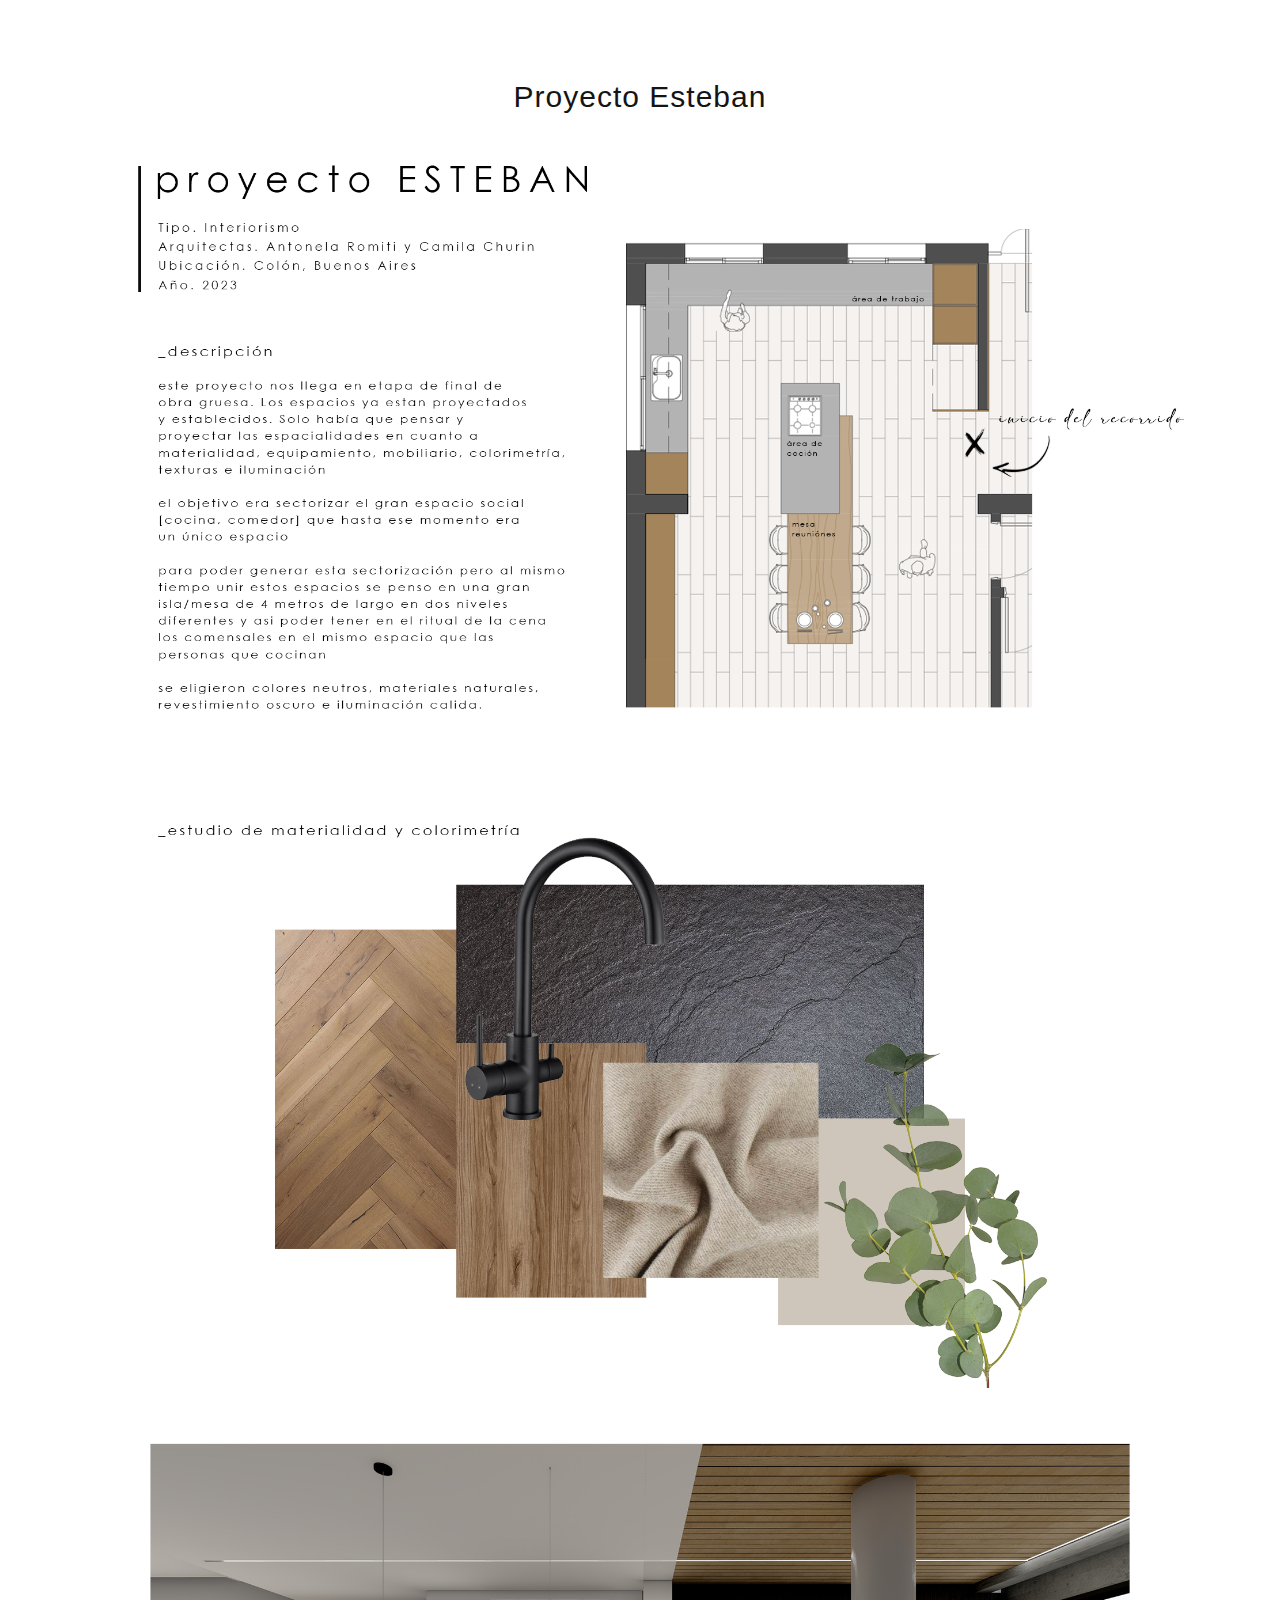
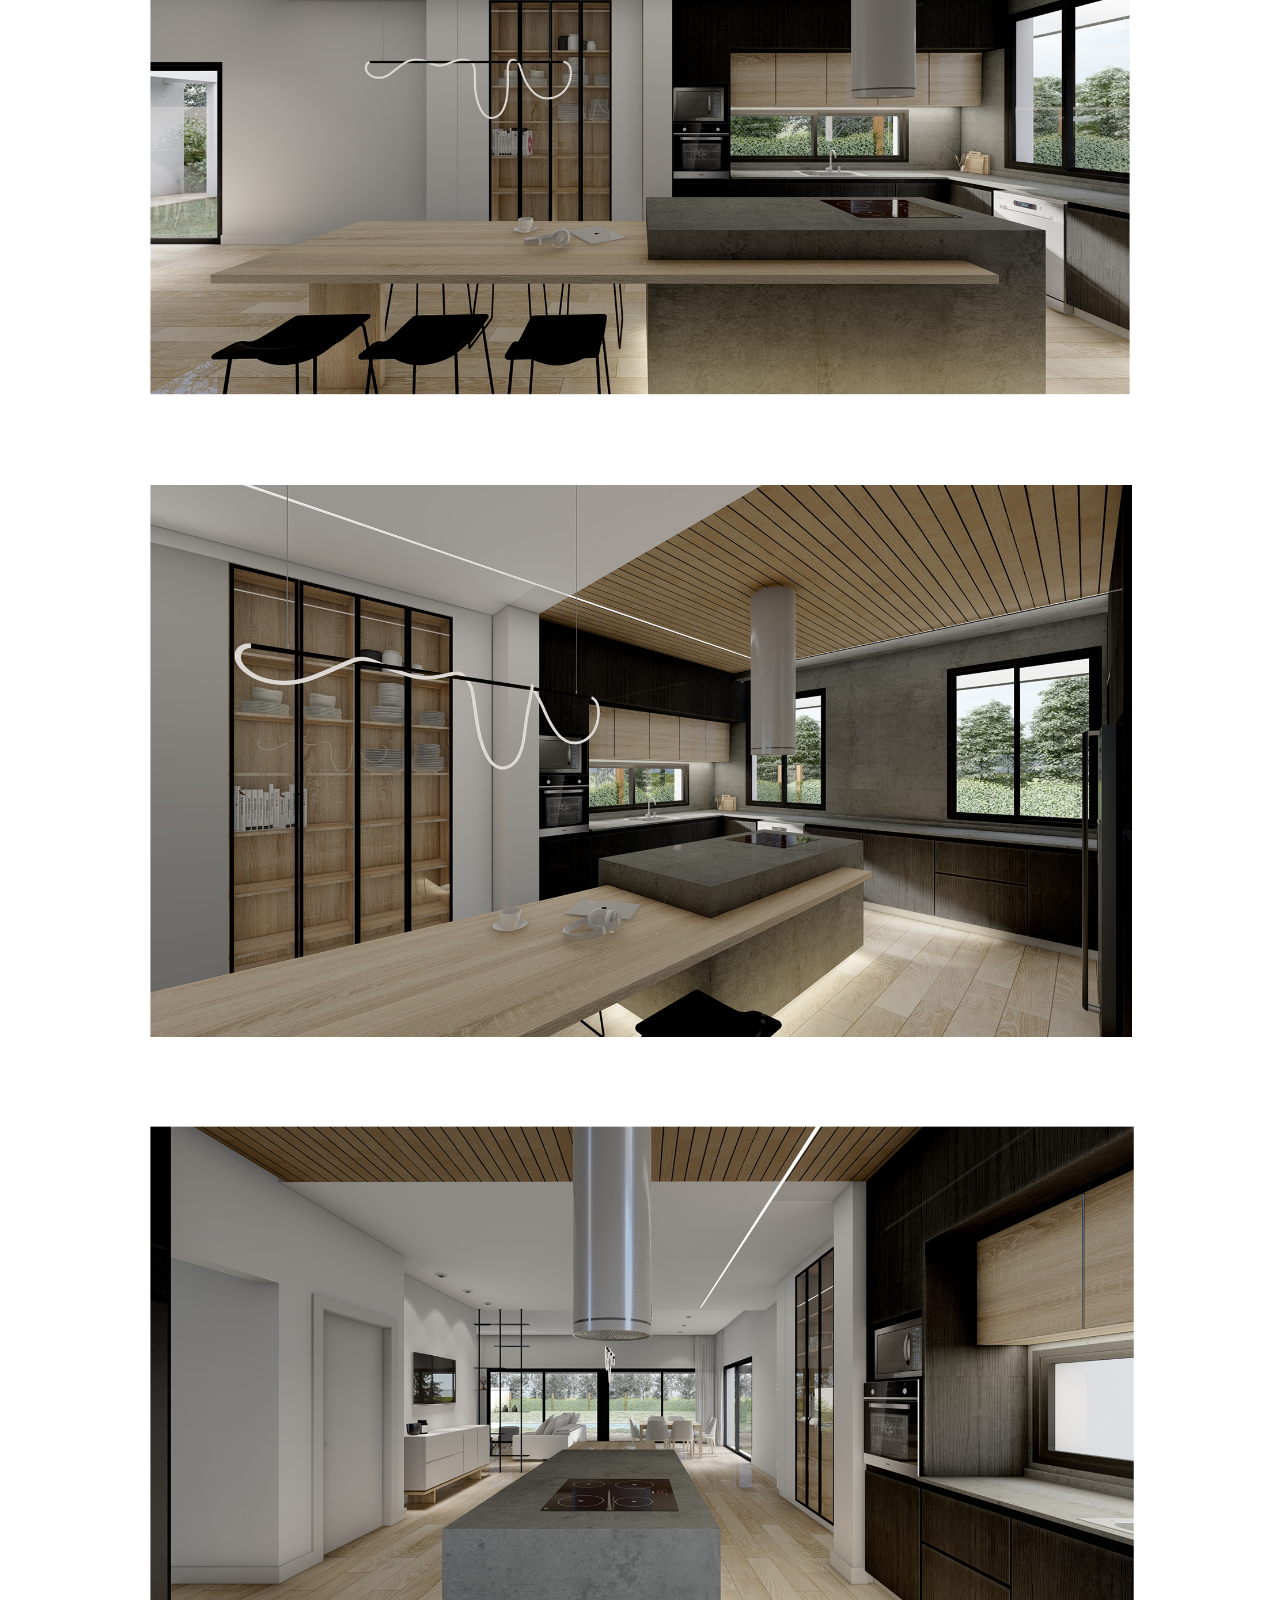
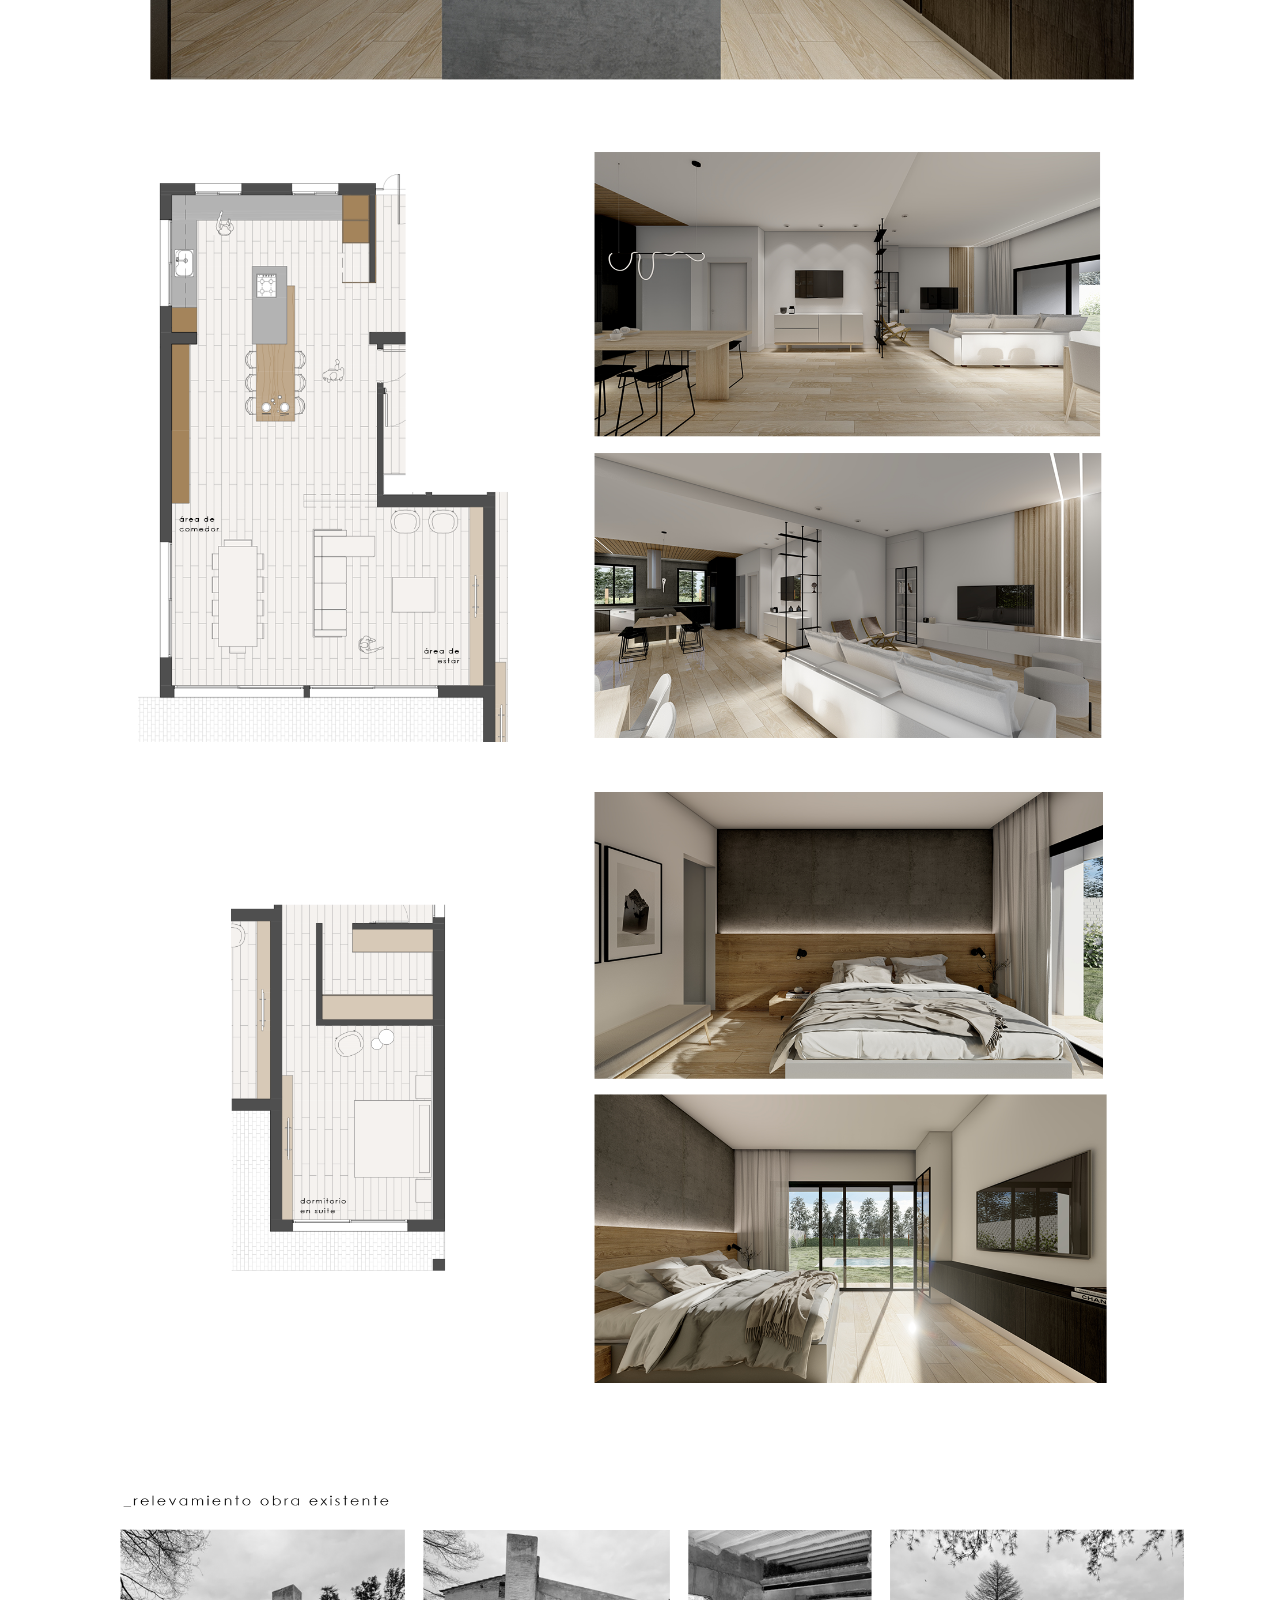
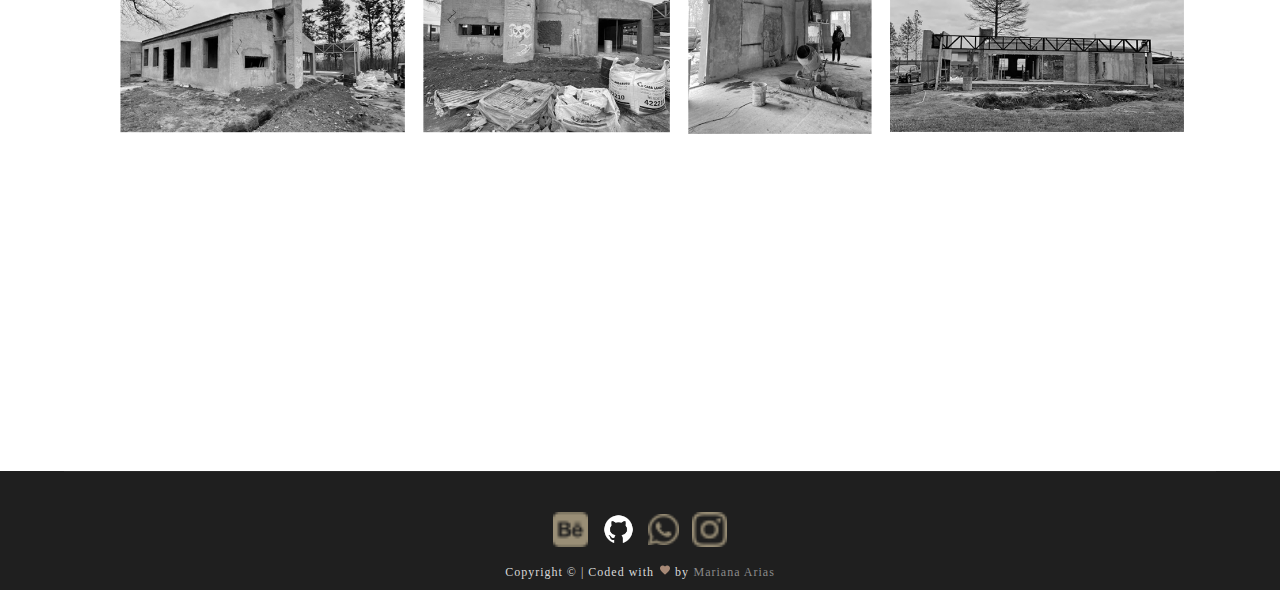
==== esteban.html @ 17ee9e5e "se agrega el proyecto" ====
<!DOCTYPE html>

<head>
    <meta charset="UTF-8">
    <meta http-equiv="X-UA-Compatible" content="IE=edge">
    <meta name="viewport" content="width=device-width, initial-scale=1.0">
    <link rel="stylesheet" href="esteban/esteban.css">
    <meta name="viewport" content="width=device-width, initial-scale=1.0">
    <link rel="icon" href="assets/images/AR LOGO.png" type="image/x-icon">
    <!-- Favicon actualizado -->
    <title>Proyecto Esteban</title>
</head>


<body>
    <section class="sobreMi" id="sobreMi">
        <h1 data-section="sobre-mi" data-value="title" data-aos="fade-up">Proyecto Esteban</h1>
        <div class="container_content-sobreMi" data-aos="fade-right">
            <div class="container_image-sobreMi">
                <img class="image_sobreMi" src="./assets/images/image-sobreMi.png" alt="Esteban">
                <img class="image_sobreMi" src="./esteban/imagenes/Artboard 1a.png" alt="Esteban 1">
                <img class="image_sobreMi" src="./esteban/imagenes/Artboard 2.png" alt="Esteban 2">
                <img class="image_sobreMi" src="./esteban/imagenes/Artboard 3.png" alt="Esteban 3">
                <img class="image_sobreMi" src="./esteban/imagenes/Artboard 4.png" alt="Esteban 4">
                <img class="image_sobreMi" src="./esteban/imagenes/Artboard 5.png" alt="Esteban 5">
                <img class="image_sobreMi" src="./esteban/imagenes/Artboard 6.png" alt="Esteban 6">
                <img class="image_sobreMi" src="./esteban/imagenes/Artboard 7.png" alt="Esteban 7">
            </div>

    </section>
    <footer>
        <div class="contianer--footer">
            <div class="container_redes-footer">
                <a href="https://www.linkedin.com/in/mariana-arias-montoya-b37a311a7/" target="_blank">
                    <img src="./assets/images/icon-linkedin.png" alt="LinkedIn">
                </a>
                <a href="https://github.com/mariasmoUN" target="_blank">
                    <img src="./assets/images/icon-github.png" alt="GitHub">
                </a>
                <a href="https://codepen.io/mariasmoUN" target="_blank">
                    <img src="./assets/images/icon-codepen.png" alt="CodePen" class="icon_codepen--footer">
                </a>
                <a href="https://www.instagram.com/mar.am0410/?next=%2F" target="_blank">
                    <img src="./assets/images/icon-instagram.png" alt="Instagram"">
                </a>
            </div>

            <div class="container_text--footer">
                <span>Copyright © | Coded with</span>
                <img src="./assets/images/icon-corazon.png" alt="Corazón">
                <span>by</span>
                <span>Mariana Arias</span>
            </div>
        </div>
    </footer>

    <div class="go-top-container">
        <div class="go-top-button">
            <i class="fas fa-chevron-up"></i>
        </div>
    </div>

    <!-- Archivo Js -->
    <script src="https://unpkg.com/aos@2.3.1/dist/aos.js"></script>

    <!-- Librería de animaciones -->
    <script>
        AOS.init();
    </script>

    <!-- Mi script -->
    <script src="./script.js"></script>
</body>

</html>
---- esteban/esteban.css ----
@font-face {
    font-family: 'Cooper Hewitt';
    src: url('../fonts/CooperHewitt-Light.woff') format('woff'), url('../fonts/CooperHewitt-Thin.woff') format('woff');
}

:root {
    --white: #FFFFFF;
    --light-grey: #D9D9D9;
    --beaver: #8b8b8b;
    --black: #141414;
    --eerie-black: #1F1F1F;
    --jet: #292929;
}

* {
    box-sizing: border-box;
    margin: 0;
    padding: 0;
}

html {
    font-size: 62.5%;
    scrollbar-width: thin;
    scrollbar-color: var(--beaver) var(--eerie-black);
    scroll-behavior: smooth;
}

html::-webkit-scrollbar {
    width: 8px;
}

html::-webkit-scrollbar-track {
    background-color: var(--eerie-black);
}

html::-webkit-scrollbar-thumb {
    background-color: var(--beaver);
    ;
}

::selection {
    background-color: #776254;
}


/* Sobre mí */

.container_image-sobreMi {
    display: inline-block;
    /* O cualquier otro valor que necesites para el diseño */
    cursor: pointer;
    /* Cambia el cursor al pasar el mouse */
}

.container_image-sobreMi:hover {
    opacity: 0.8;
    /* Efecto de opacidad al pasar el mouse */
}

.sobreMi {
    background-color: var(--white);
    width: 100%;
    height: auto;
}

.sobreMi h1 {
    display: block;
    text-align: center;
    color: var(--black);
    font-family: 'Montserrat', sans-serif;
    font-size: 2.4rem;
    letter-spacing: .1rem;
    padding-top: 6rem;
    font-weight: 300;
    /* Aquí reducimos el grosor */
}

.texto_sobreMi {
    color: var(--light-grey);
    font-family: 'Cooper Hewitt';
    font-size: 1.5rem;
    letter-spacing: .1rem;
    white-space: pre-line;
    text-align: justify;
    line-height: 2.2rem;
}

.container_image-sobreMi {
    display: flex;
    flex-direction: column;
    /* Apila las imágenes verticalmente */
    align-items: center;
    /* Centra las imágenes horizontalmente */
    padding: 1rem 0;
}

.image_sobreMi {
    max-width: 90%;
    height: auto;
    object-fit: contain;
    margin-bottom: 2rem;
    /* Espacio entre imágenes */
}

.sobreMi h1 {
    margin-top: 2rem;
    font-size: 3rem;
}


/* Footer */

footer {
    background-color: var(--eerie-black);
}

.contianer--footer {
    border-top: 1px solid var(--jet);
    width: 90%;
    margin: 0 auto;
    padding-top: 4rem;
    display: flex;
    flex-direction: column;
    align-items: center;
}

.container_redes-footer a {
    text-decoration: none;
}

.container_redes-footer img {
    width: 3.5rem;
    margin: 0 .5rem 1.5rem .5rem;
}

.container_redes-footer .icon_codepen--footer {
    width: 3.1rem;
    margin-bottom: 1.7rem;
}

.container_text--footer {
    padding-bottom: 1rem;
}

.container_text--footer span {
    font-family: 'Cooper Hewitt';
    font-size: 1.2rem;
    letter-spacing: 1px;
}

.container_text--footer span:nth-child(1),
.container_text--footer span:nth-child(3) {
    color: var(--light-grey);
}

.container_text--footer img {
    width: 1.2rem;
    margin: 0 .2rem;
}

.container_text--footer span:nth-child(4) {
    color: var(--beaver);
    letter-spacing: .1rem;
    margin-left: .2rem;
}


/* Botón ir arriba */

.go-top-container {
    position: fixed;
    bottom: 1rem;
    right: 1rem;
    width: 6rem;
    height: 6rem;
    z-index: 1;
    /* Cambia a un valor positivo */
}

.go-top-button {
    width: 0rem;
    height: 0rem;
    background: rgba(167, 137, 118, 1);
    box-shadow: 0px 6px 22px -6px rgba(0, 0, 0, 0.75);
    border-radius: 50%;
    cursor: pointer;
    top: 50%;
    left: 50%;
    transform: translate(-50%, -50%);
    z-index: 2;
    /* Cambia a un valor positivo */
    transition: .2s;
}

.go-top-button i {
    position: absolute;
    font-size: 1.7rem;
    top: 48%;
    left: 50%;
    transform: translate(-50%, -50%) scale(0);
    color: var(--white);
    transition: .2s;
}

.show {
    z-index: 10;
}

.show .go-top-button {
    animation: popup .3s ease-in-out;
    width: 6rem;
    height: 6rem;
    z-index: 11;
}

.show i {
    transform: translate(-50%, -50%) scale(1);
}

@keyframes popup {
    0% {
        width: 0;
        height: 0;
    }
    50% {
        width: 7rem;
        height: 7rem;
    }
    100% {
        width: 6rem;
        height: 6rem;
    }
}
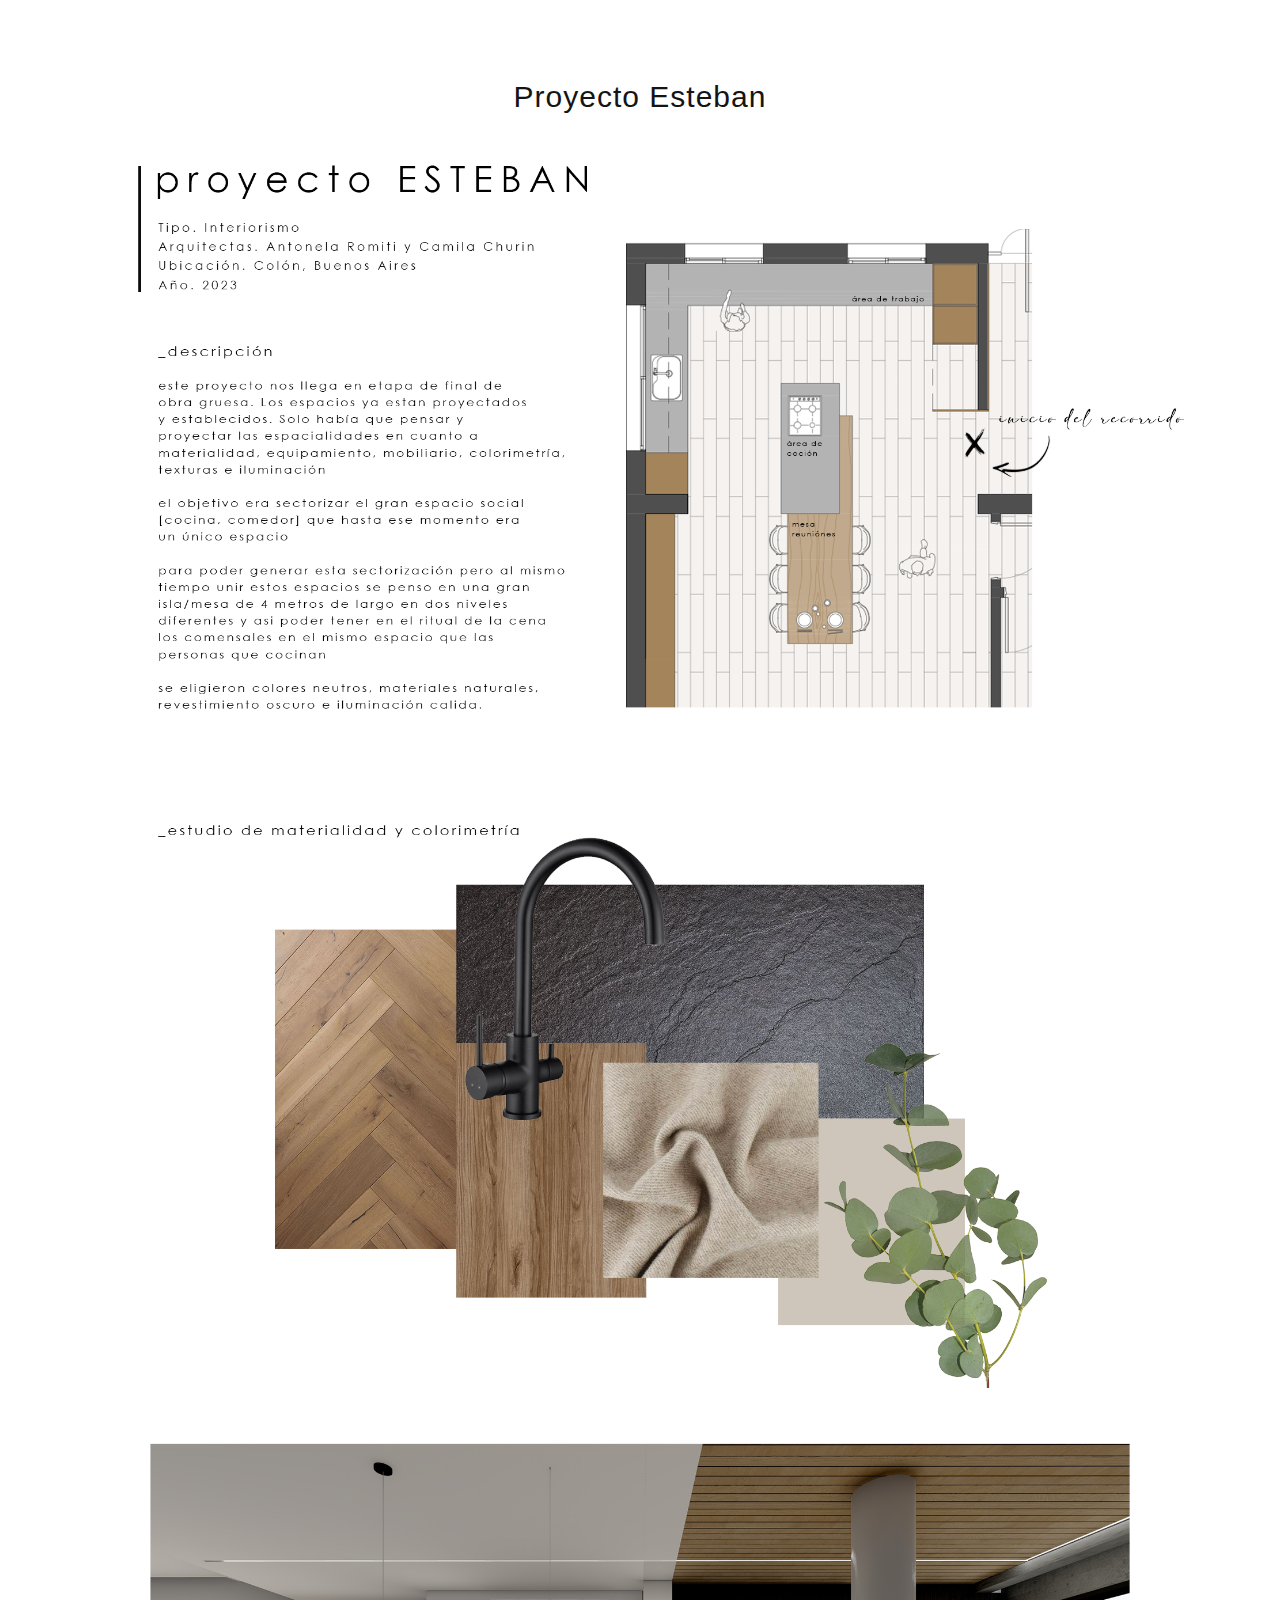
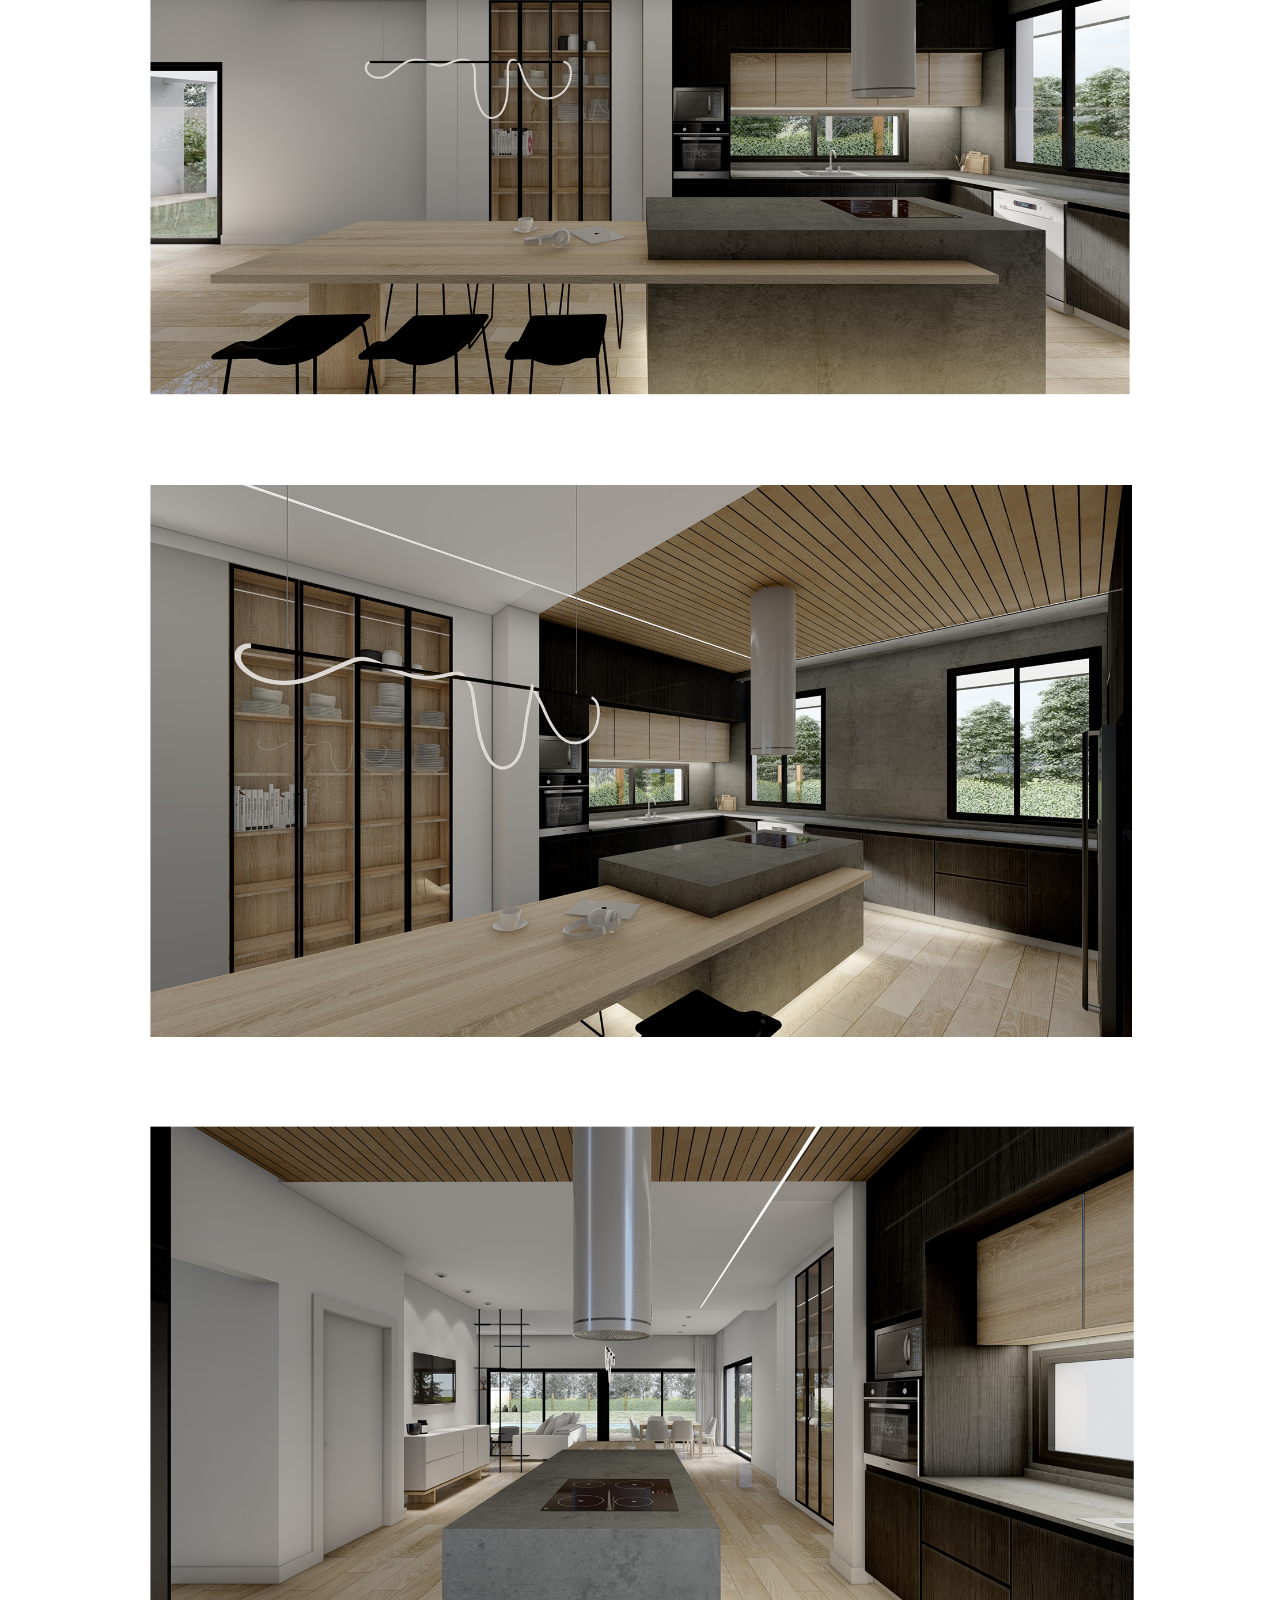
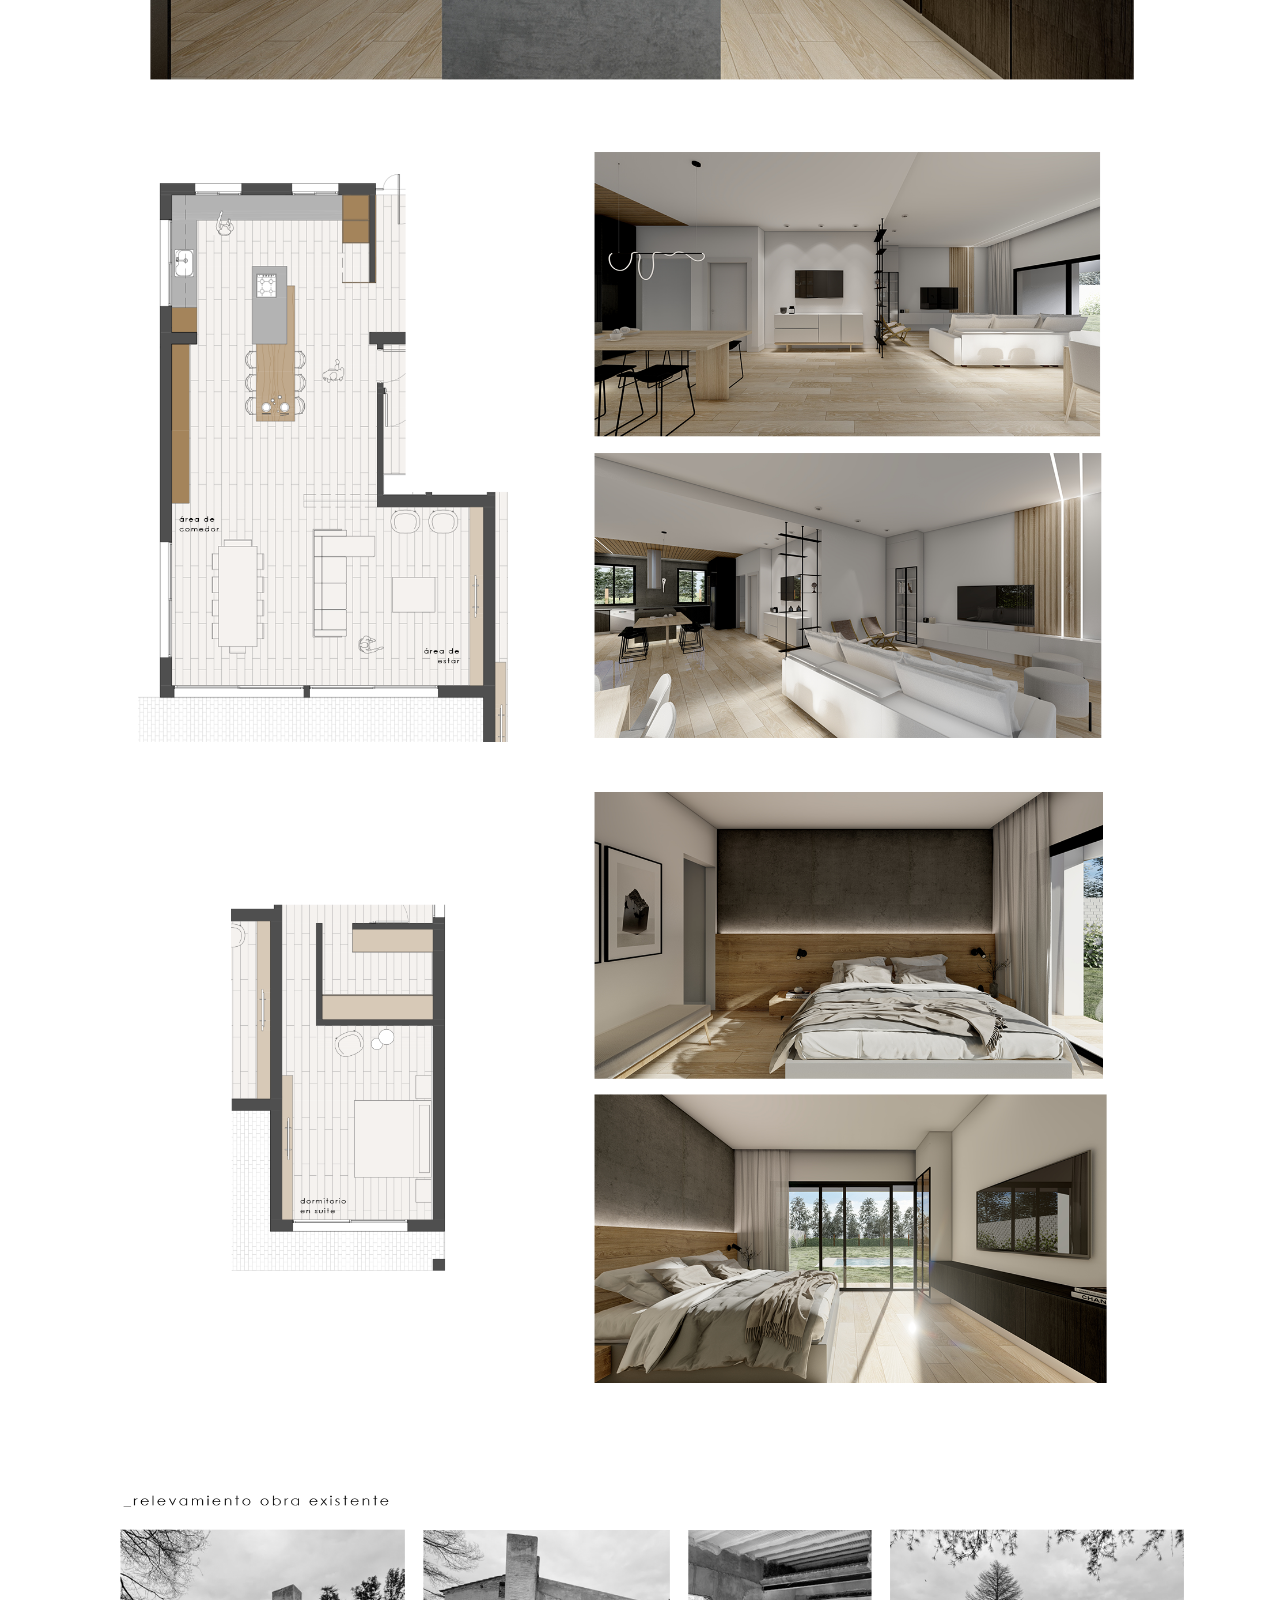
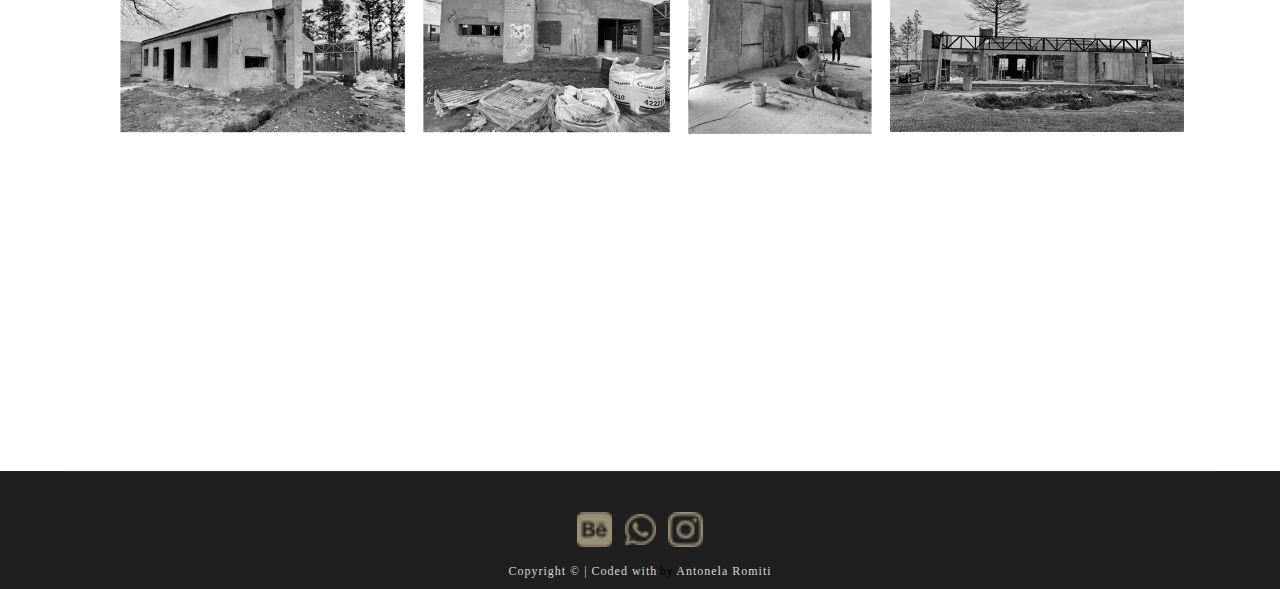
==== commit f6bf4416: "subiendo proteyecto" ====
--- a/esteban.html
+++ b/esteban.html
@@ -31,25 +31,24 @@
     <footer>
         <div class="contianer--footer">
             <div class="container_redes-footer">
-                <a href="https://www.linkedin.com/in/mariana-arias-montoya-b37a311a7/" target="_blank">
+                <a href="https://www.behance.net/antonelaromiti" target="_blank">
                     <img src="./assets/images/icon-linkedin.png" alt="LinkedIn">
                 </a>
-                <a href="https://github.com/mariasmoUN" target="_blank">
+                <!-- <a href="https://github.com/mariasmoUN" target="_blank">
                     <img src="./assets/images/icon-github.png" alt="GitHub">
-                </a>
-                <a href="https://codepen.io/mariasmoUN" target="_blank">
+                </a>-->
+                <a href="https://wa.me/3416436640" target="_blank">
                     <img src="./assets/images/icon-codepen.png" alt="CodePen" class="icon_codepen--footer">
                 </a>
-                <a href="https://www.instagram.com/mar.am0410/?next=%2F" target="_blank">
+                <a href="https://www.instagram.com/arq.antonelaromiti/?hl=es-la" target="_blank">
                     <img src="./assets/images/icon-instagram.png" alt="Instagram"">
                 </a>
             </div>
 
             <div class="container_text--footer">
                 <span>Copyright © | Coded with</span>
-                <img src="./assets/images/icon-corazon.png" alt="Corazón">
                 <span>by</span>
-                <span>Mariana Arias</span>
+                <span>Antonela Romiti</span>
             </div>
         </div>
     </footer>
